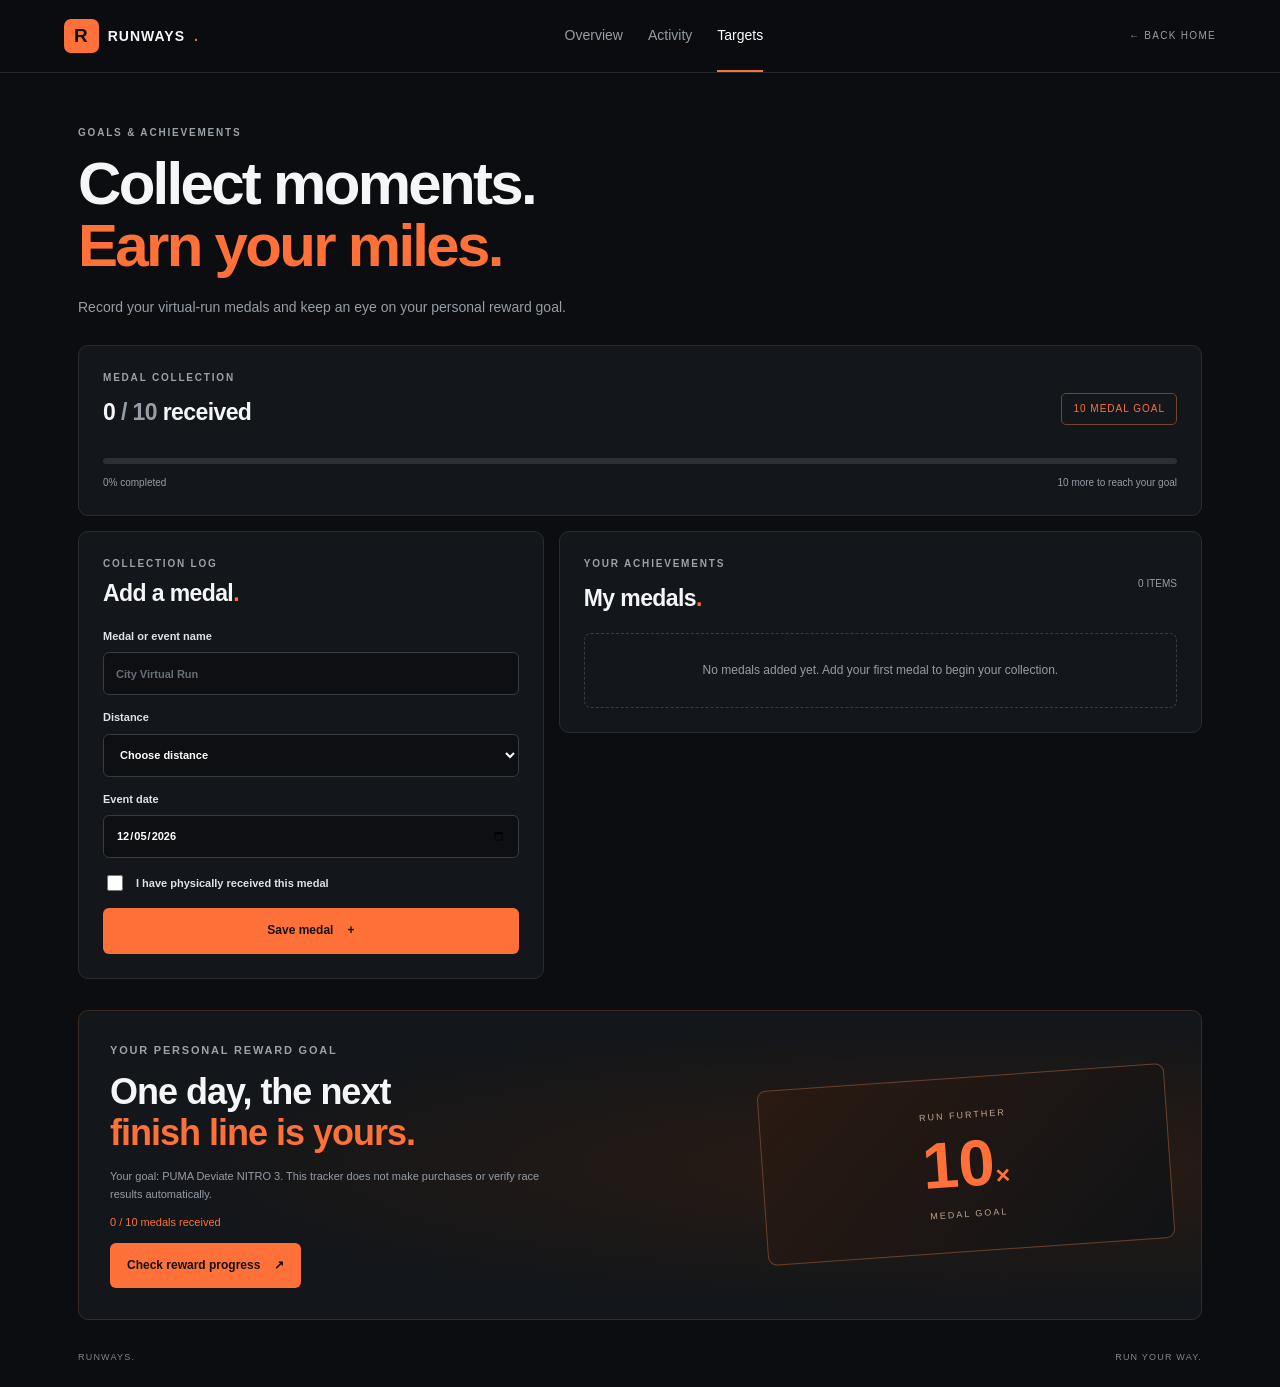
==== Targets.html @ b98c5d65 "first commit" ====
<!doctype html>
<html lang="en">
<head>
  <meta charset="utf-8">
  <meta name="viewport" content="width=device-width, initial-scale=1">
  <meta name="theme-color" content="#0b0d10">
  <title>Targets — RUNWAYS</title>
  <link rel="stylesheet" href="style.css">
  <script src="script.js" defer></script>
</head>
<body data-page="targets">
  <header class="topbar">
    <a class="brand" href="index.html" aria-label="RUNWAYS home">
      <span class="brand-mark">R</span> RUNWAYS<span class="accent">.</span>
    </a>
    <nav aria-label="Main navigation">
      <a href="index.html">Overview</a>
      <a href="index.html#activity">Activity</a>
      <a class="active" href="targets.html">Targets</a>
    </nav>
    <a class="top-label" href="index.html">← BACK HOME</a>
  </header>

  <main class="shell">
    <section class="page-heading">
      <p class="eyebrow">GOALS & ACHIEVEMENTS</p>
      <h1>Collect moments.<br><span class="accent">Earn your miles.</span></h1>
      <p class="muted">Record your virtual-run medals and keep an eye on your personal reward goal.</p>
    </section>

    <section class="panel section medal-summary">
      <div class="between">
        <div>
          <p class="eyebrow">MEDAL COLLECTION</p>
          <h2><span id="receivedMedalCount">0</span><span class="muted"> / 10</span> received</h2>
        </div>
        <span class="level-badge">10 MEDAL GOAL</span>
      </div>
      <div class="progress" role="progressbar" aria-label="Medals received" aria-valuemin="0" aria-valuemax="10" aria-valuenow="0">
        <div id="medalProgressBar"></div>
      </div>
      <div class="between small muted">
        <span id="medalProgressText">0% completed</span>
        <span id="medalRemaining">10 more to reach your goal</span>
      </div>
    </section>

    <section class="content-grid targets-grid">
      <section class="panel section">
        <p class="eyebrow">COLLECTION LOG</p>
        <h2 id="medalFormTitle">Add a medal<span class="accent">.</span></h2>
        <form id="medalForm" novalidate>
          <input type="hidden" id="medalId">
          <label for="medalName">Medal or event name
            <input id="medalName" maxlength="80" placeholder="City Virtual Run" required>
          </label>
          <label for="medalDistance">Distance
            <select id="medalDistance" required>
              <option value="">Choose distance</option>
              <option>1K</option>
              <option>3K</option>
              <option>5K</option>
              <option>10K</option>
              <option>21K</option>
              <option>42K</option>
              <option>Other</option>
            </select>
          </label>
          <label for="medalDate">Event date
            <input id="medalDate" type="date" required>
          </label>
          <label class="check-row" for="medalReceived">
            <input id="medalReceived" type="checkbox">
            I have physically received this medal
          </label>
          <button class="button primary full" id="saveMedal" type="submit">Save medal <span>+</span></button>
          <button class="button secondary full hidden" id="cancelMedal" type="button">Cancel edit</button>
          <p id="medalMessage" class="message" role="status" aria-live="polite"></p>
        </form>
      </section>

      <section class="panel section">
        <div class="between section-heading">
          <div>
            <p class="eyebrow">YOUR ACHIEVEMENTS</p>
            <h2>My medals<span class="accent">.</span></h2>
          </div>
          <span id="medalListCount" class="small muted">0 ITEMS</span>
        </div>
        <div id="medalList" class="history" aria-live="polite"></div>
      </section>
    </section>

    <section class="reward">
      <div>
        <p class="eyebrow">YOUR PERSONAL REWARD GOAL</p>
        <h2>One day, the next<br><span class="accent">finish line is yours.</span></h2>
        <p class="muted">Your goal: PUMA Deviate NITRO 3. This tracker does not make purchases or verify race results automatically.</p>
        <p id="rewardStatus" class="accent">0 / 10 medals received</p>
        <button class="button primary" id="unlockReward" type="button">Check reward progress <span>↗</span></button>
      </div>
      <div class="reward-art" aria-hidden="true">
        <span>RUN FURTHER</span>
        <strong>10<span>×</span></strong>
        <small>MEDAL GOAL</small>
      </div>
    </section>

    <footer>
      <span>RUNWAYS.</span>
      <span>RUN YOUR WAY.</span>
    </footer>
  </main>
  <div id="toast" class="toast" role="status" aria-live="polite"></div>
</body>
</html>
---- style.css ----
:root {
  --bg: #0b0d10;
  --panel: #13161a;
  --line: #282d33;
  --text: #f5f6f7;
  --muted: #969da6;
  --accent: #ff7138;
  --accent-soft: #302017;
  --green: #9de4bd;
}

* { box-sizing: border-box; }

html {
  scroll-behavior: smooth;
  scroll-padding-top: 90px;
}

body {
  margin: 0;
  background: var(--bg);
  color: var(--text);
  font: 14px/1.6 Inter, -apple-system, BlinkMacSystemFont, "Segoe UI", sans-serif;
}

a { color: inherit; text-decoration: none; }
button, input, select { font: inherit; }
button, a { -webkit-tap-highlight-color: transparent; }

.topbar {
  min-height: 72px;
  padding: 0 max(5%, calc((100% - 1180px) / 2));
  display: flex;
  align-items: center;
  justify-content: space-between;
  gap: 24px;
  border-bottom: 1px solid #22272d;
  position: sticky;
  top: 0;
  background: #0b0d10ed;
  backdrop-filter: blur(14px);
  z-index: 10;
}

.brand {
  display: flex;
  align-items: center;
  gap: 9px;
  font-weight: 850;
  letter-spacing: 1px;
  white-space: nowrap;
}

.brand-mark {
  background: var(--accent);
  color: #111;
  border-radius: 7px;
  padding: 2px 10px;
  font-size: 19px;
}

.accent { color: var(--accent); }

nav {
  display: flex;
  align-items: center;
  gap: 25px;
  height: 100%;
}

nav a {
  min-height: 72px;
  display: flex;
  align-items: center;
  color: var(--muted);
  border-bottom: 2px solid transparent;
}

nav a:hover, nav a.active {
  color: #fff;
  border-color: var(--accent);
}

.top-label {
  font-size: 10px;
  letter-spacing: 1.3px;
  color: var(--muted);
  white-space: nowrap;
}

.shell {
  max-width: 1180px;
  margin: 0 auto;
  padding: 0 28px;
}

.hero {
  min-height: 370px;
  display: grid;
  grid-template-columns: 1.05fr .95fr;
  align-items: center;
  gap: 36px;
  padding: 48px 0 34px;
}

.eyebrow {
  color: #9ca2aa;
  font-size: 10px;
  letter-spacing: 1.8px;
  font-weight: 750;
  margin: 0 0 12px;
}

.hero h1, .page-heading h1 {
  font-size: clamp(42px, 5.5vw, 68px);
  line-height: 1.04;
  letter-spacing: -2.7px;
  margin: 0 0 18px;
}

.muted { color: var(--muted); }

.hero-copy > .muted {
  max-width: 420px;
  margin-bottom: 24px;
}

.button {
  display: inline-flex;
  align-items: center;
  justify-content: center;
  gap: 14px;
  padding: 12px 16px;
  border: 1px solid transparent;
  border-radius: 6px;
  font-size: 12px;
  font-weight: 750;
  cursor: pointer;
  transition: transform .18s, background .18s, border-color .18s;
}

.button:hover { transform: translateY(-2px); }

.primary {
  background: var(--accent);
  color: #111;
}

.primary:hover { background: #ff8a5c; }

.secondary {
  border-color: #424850;
  background: transparent;
  color: #f5f5f5;
}

.secondary:hover { border-color: var(--accent); }
.full { width: 100%; }

.hero-art {
  min-height: 255px;
  position: relative;
  display: flex;
  flex-direction: column;
  align-items: center;
  justify-content: center;
  border: 1px solid #33261f;
  border-radius: 12px;
  background: radial-gradient(ellipse at center, #352116 0, #171411 43%, #101114 75%);
  overflow: hidden;
}

.hero-art::before, .hero-art::after {
  content: "";
  position: absolute;
  width: 250px;
  height: 250px;
  border: 1px solid #4a3023;
  border-radius: 50%;
  opacity: .55;
}

.hero-art::after {
  width: 340px;
  height: 340px;
}

.art-kicker {
  font-size: 9px;
  letter-spacing: 2px;
  color: #b6a398;
  z-index: 1;
}

.hero-number {
  display: flex;
  align-items: baseline;
  gap: 9px;
  font-size: clamp(56px, 7vw, 82px);
  font-weight: 800;
  letter-spacing: -4px;
  z-index: 1;
}

.hero-number small {
  font-size: 12px;
  letter-spacing: 2px;
  color: var(--accent);
}

.hero-tag {
  position: absolute;
  bottom: 16px;
  right: 17px;
  padding: 7px 10px;
  border: 1px solid #4a382e;
  color: #c7b7ac;
  font-size: 9px;
  letter-spacing: 1.4px;
  z-index: 1;
}

.panel {
  background: var(--panel);
  border: 1px solid var(--line);
  border-radius: 10px;
}

.level-panel {
  padding: 25px 28px;
  margin-bottom: 15px;
}

.between {
  display: flex;
  align-items: center;
  justify-content: space-between;
  gap: 16px;
}

.level-panel h2, .section h2, .target-strip h2 {
  font-size: 23px;
  line-height: 1.25;
  letter-spacing: -.6px;
  margin: 0 0 7px;
}

.level-panel .muted { margin-bottom: 0; }

.level-badge {
  border: 1px solid #75432f;
  color: var(--accent);
  padding: 7px 11px;
  font-size: 10px;
  letter-spacing: 1px;
  white-space: nowrap;
  border-radius: 5px;
}

.level-meta {
  margin-top: 23px;
  font-size: 11px;
  color: var(--muted);
}

.level-meta b { color: #fff; }

.progress {
  height: 6px;
  border-radius: 20px;
  background: #2b3036;
  overflow: hidden;
  margin: 11px 0;
}

.progress > div {
  width: 0;
  height: 100%;
  background: linear-gradient(90deg, #ff7138, #ffb17c);
  transition: width .35s;
}

.small { font-size: 10px; }

.milestone {
  margin: 16px 0 0;
  border-top: 1px solid var(--line);
  padding-top: 12px;
  font-size: 11px;
  color: #c1c5ca;
}

.stats {
  display: grid;
  grid-template-columns: repeat(4, minmax(0, 1fr));
  gap: 12px;
  margin-bottom: 28px;
}

.stat { padding: 19px; min-width: 0; }

.stat > span {
  display: block;
  color: var(--muted);
  font-size: 9px;
  letter-spacing: 1.2px;
  margin-bottom: 12px;
}

.stat strong {
  display: block;
  font-size: 30px;
  letter-spacing: -1px;
  overflow-wrap: anywhere;
  line-height: 1.2;
}

.stat strong small, .stat > small {
  color: var(--muted);
  font-size: 11px;
  font-weight: 450;
}

.content-grid {
  display: grid;
  grid-template-columns: .84fr 1.16fr;
  gap: 15px;
  align-items: start;
}

.section {
  padding: 24px;
  min-width: 0;
  margin-bottom: 15px;
}

.section > .eyebrow { margin-bottom: 7px; }
.section h2 { margin-bottom: 20px; }
.section-heading { margin-bottom: 20px; }
.section-heading h2 { margin-bottom: 0; }

form {
  display: flex;
  flex-direction: column;
  gap: 14px;
}

form label {
  display: flex;
  flex-direction: column;
  gap: 7px;
  font-size: 11px;
  font-weight: 650;
  color: #dfe2e6;
}

form input:not([type=checkbox]), form select {
  width: 100%;
  min-width: 0;
  height: 43px;
  padding: 0 12px;
  color: #fff;
  background: #0d0f12;
  border: 1px solid #363c44;
  border-radius: 6px;
}

form input:focus, form select:focus {
  outline: 2px solid #ff713880;
  border-color: var(--accent);
}

input::placeholder { color: #686f78; }

form small, .optional {
  font-weight: 400;
  color: #9299a2;
  font-size: 10px;
}

.message {
  color: var(--green);
  font-size: 11px;
  margin: 0;
}

.message:empty { display: none; }
.hidden { display: none !important; }

.text-button {
  background: none;
  border: 0;
  color: var(--muted);
  font-size: 11px;
  cursor: pointer;
  padding: 7px;
}

.text-button:hover { color: var(--accent); }

.history {
  display: flex;
  flex-direction: column;
  gap: 9px;
}

.history-item {
  display: flex;
  align-items: center;
  gap: 10px;
  padding: 12px;
  border: 1px solid #2c3239;
  border-radius: 7px;
  background: #171a1e;
  min-width: 0;
}

.item-mark {
  width: 35px;
  height: 35px;
  flex: 0 0 35px;
  display: grid;
  place-items: center;
  border-radius: 7px;
  background: var(--accent-soft);
  color: var(--accent);
  font-weight: 800;
}

.item-main { flex: 1; min-width: 0; }

.item-main strong {
  display: block;
  font-size: 12px;
  overflow-wrap: anywhere;
}

.item-main span {
  display: block;
  font-size: 10px;
  color: var(--muted);
  margin-top: 3px;
}

.item-right { text-align: right; flex-shrink: 0; }

.item-right > strong {
  display: block;
  font-size: 13px;
  white-space: nowrap;
}

.item-actions {
  display: flex;
  justify-content: flex-end;
  flex-wrap: wrap;
  gap: 5px;
  margin-top: 5px;
}

.small-button {
  padding: 4px 7px;
  font-size: 9px;
  border: 1px solid #444b54;
  border-radius: 4px;
  background: transparent;
  color: #d2d6db;
  cursor: pointer;
}

.small-button:hover { border-color: var(--accent); color: white; }
.small-button.danger:hover { border-color: #f87171; color: #fca5a5; }

.empty {
  border: 1px dashed #383e46;
  border-radius: 7px;
  padding: 27px 12px;
  text-align: center;
  color: var(--muted);
  font-size: 12px;
}

.history-footer {
  border-top: 1px solid var(--line);
  padding-top: 12px;
  margin: 15px 0 0;
  color: #89919a;
  font-size: 9px;
  letter-spacing: 1px;
}

.target-strip {
  margin-top: 18px;
  padding: 23px 25px;
  display: flex;
  align-items: center;
  justify-content: space-between;
  gap: 20px;
}

.target-strip h2 { margin-bottom: 7px; }
.target-strip p { margin-bottom: 0; font-size: 11px; }
.target-strip .eyebrow { margin-bottom: 8px; }

.page-heading { padding: 52px 0 27px; }

.page-heading h1 { font-size: clamp(42px, 5vw, 60px); }

.page-heading > p:last-child {
  margin-bottom: 0;
  max-width: 540px;
}

.medal-summary { margin-bottom: 15px; }

.check-row {
  flex-direction: row;
  align-items: center;
  gap: 10px;
}

.check-row input {
  accent-color: var(--accent);
  width: 16px;
  height: 16px;
}

.reward {
  display: grid;
  grid-template-columns: 1fr .65fr;
  align-items: center;
  gap: 25px;
  margin-top: 16px;
  padding: 31px;
  border: 1px solid #3b2a20;
  border-radius: 10px;
  background: radial-gradient(ellipse at 80%, #2b1b12, #13161a 65%);
}

.reward h2 {
  font-size: clamp(28px, 3vw, 36px);
  line-height: 1.14;
  letter-spacing: -1px;
  margin: 0 0 15px;
}

.reward p { font-size: 11px; max-width: 460px; }

.reward-art {
  min-height: 175px;
  display: flex;
  flex-direction: column;
  align-items: center;
  justify-content: center;
  border: 1px solid #69412c;
  border-radius: 9px;
  transform: rotate(-4deg);
  background: linear-gradient(135deg, #2a1a12, #111316);
}

.reward-art > span, .reward-art > small {
  font-size: 9px;
  letter-spacing: 2px;
  color: #c1a38d;
}

.reward-art strong {
  font-size: 65px;
  color: var(--accent);
  line-height: 1.3;
}

.reward-art strong span { font-size: 25px; }

footer {
  padding: 30px 0 22px;
  display: flex;
  justify-content: space-between;
  gap: 15px;
  color: #7e858d;
  font-size: 9px;
  letter-spacing: 1.2px;
}

.toast {
  position: fixed;
  bottom: 22px;
  left: 50%;
  transform: translate(-50%, 15px);
  opacity: 0;
  pointer-events: none;
  z-index: 20;
  background: #f5f5f5;
  color: #111;
  padding: 12px 18px;
  border-radius: 7px;
  font-size: 12px;
  font-weight: 700;
  transition: .2s;
  width: max-content;
  max-width: calc(100vw - 30px);
  box-shadow: 0 8px 30px #0008;
}

.toast.show {
  opacity: 1;
  transform: translate(-50%, 0);
}

@media (max-width: 800px) {
  .top-label { display: none; }
  .hero { gap: 20px; }
  .content-grid { grid-template-columns: 1fr; }
  .stats { grid-template-columns: repeat(2, minmax(0, 1fr)); }
  .reward { grid-template-columns: 1fr .6fr; }
}

@media (max-width: 540px) {
  .topbar { min-height: 64px; padding: 0 14px; gap: 10px; }
  .brand { font-size: 12px; gap: 6px; }
  .brand-mark { padding: 1px 8px; }
  nav { gap: 12px; font-size: 11px; }
  nav a { min-height: 64px; }
  .shell { padding: 0 14px; }
  .hero { grid-template-columns: 1fr; padding-top: 37px; gap: 22px; }
  .hero-art { min-height: 200px; }
  .hero-number { font-size: 64px; }
  .level-panel, .section { padding: 19px 15px; }
  .stat { padding: 15px 12px; }
  .stat strong { font-size: 25px; }
  .stat > span { font-size: 8px; }
  .target-strip { align-items: flex-start; flex-direction: column; padding: 20px; }
  .page-heading { padding-top: 40px; }
  .reward { grid-template-columns: 1fr; padding: 21px; }
  .reward-art { min-height: 145px; max-width: 100%; }
  footer { font-size: 8px; }
  .item-mark { display: none; }
  .history-item { padding: 10px; gap: 7px; }
  .small-button { padding: 4px 6px; }
}

@media (prefers-reduced-motion: reduce) {
  *, *::before, *::after {
    scroll-behavior: auto !important;
    transition: none !important;
  }
}
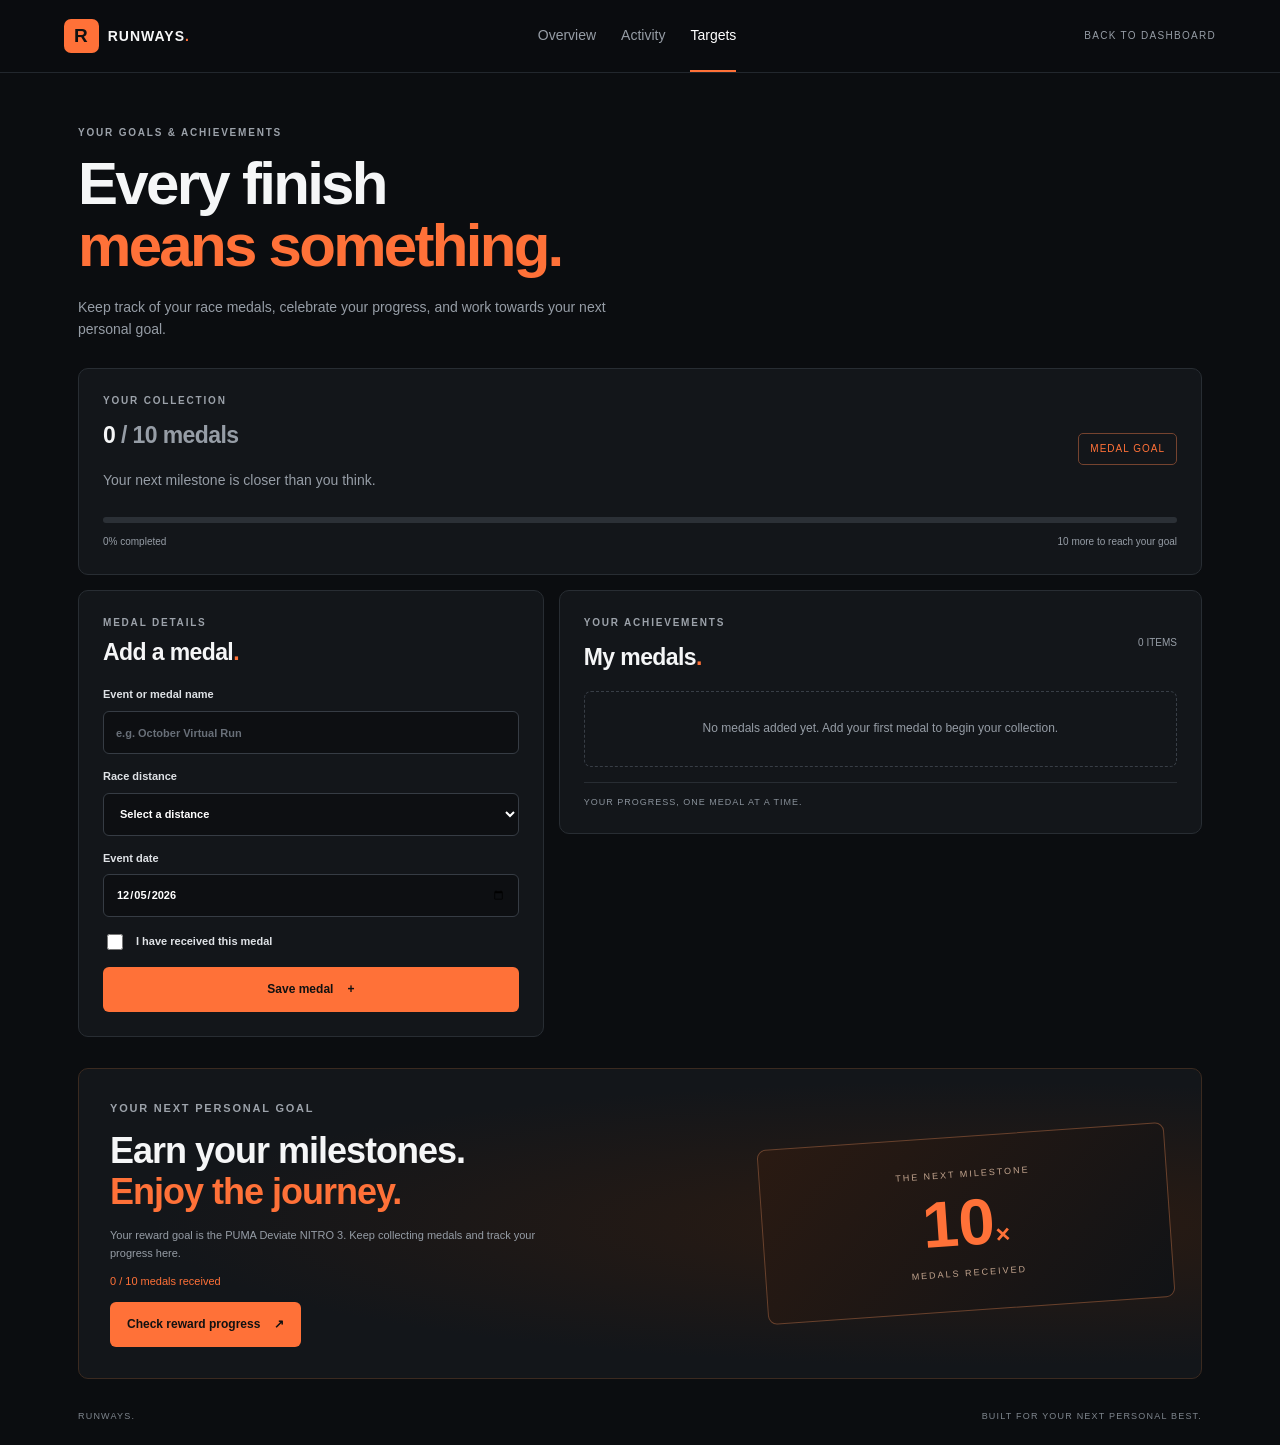
==== commit 98259dfc: "Target" ====
--- a/Targets.html
+++ b/Targets.html
@@ -1,117 +1,259 @@
 
-<!doctype html>
+<!DOCTYPE html>
 <html lang="en">
 <head>
-  <meta charset="utf-8">
+  <meta charset="UTF-8">
   <meta name="viewport" content="width=device-width, initial-scale=1">
   <meta name="theme-color" content="#0b0d10">
-  <title>Targets — RUNWAYS</title>
+
+  <title>Targets | RUNWAYS</title>
+
   <link rel="stylesheet" href="style.css">
   <script src="script.js" defer></script>
 </head>
+
 <body data-page="targets">
+
+  <!-- Navigation -->
   <header class="topbar">
     <a class="brand" href="index.html" aria-label="RUNWAYS home">
-      <span class="brand-mark">R</span> RUNWAYS<span class="accent">.</span>
+      <span class="brand-mark">R</span>
+      <span>RUNWAYS<span class="accent">.</span></span>
     </a>
+
     <nav aria-label="Main navigation">
       <a href="index.html">Overview</a>
       <a href="index.html#activity">Activity</a>
       <a class="active" href="targets.html">Targets</a>
     </nav>
-    <a class="top-label" href="index.html">← BACK HOME</a>
+
+    <a class="top-label" href="index.html">BACK TO DASHBOARD</a>
   </header>
 
   <main class="shell">
+
+    <!-- Page introduction -->
     <section class="page-heading">
-      <p class="eyebrow">GOALS & ACHIEVEMENTS</p>
-      <h1>Collect moments.<br><span class="accent">Earn your miles.</span></h1>
-      <p class="muted">Record your virtual-run medals and keep an eye on your personal reward goal.</p>
-    </section>
-
+      <p class="eyebrow">YOUR GOALS & ACHIEVEMENTS</p>
+
+      <h1>
+        Every finish<br>
+        <span class="accent">means something.</span>
+      </h1>
+
+      <p class="muted">
+        Keep track of your race medals, celebrate your progress,
+        and work towards your next personal goal.
+      </p>
+    </section>
+
+    <!-- Medal progress -->
     <section class="panel section medal-summary">
       <div class="between">
         <div>
-          <p class="eyebrow">MEDAL COLLECTION</p>
-          <h2><span id="receivedMedalCount">0</span><span class="muted"> / 10</span> received</h2>
+          <p class="eyebrow">YOUR COLLECTION</p>
+
+          <h2>
+            <span id="receivedMedalCount">0</span>
+            <span class="muted">/ 10 medals</span>
+          </h2>
+
+          <p class="muted">
+            Your next milestone is closer than you think.
+          </p>
         </div>
-        <span class="level-badge">10 MEDAL GOAL</span>
-      </div>
-      <div class="progress" role="progressbar" aria-label="Medals received" aria-valuemin="0" aria-valuemax="10" aria-valuenow="0">
+
+        <span class="level-badge">MEDAL GOAL</span>
+      </div>
+
+      <div
+        class="progress"
+        role="progressbar"
+        aria-label="Medals received"
+        aria-valuemin="0"
+        aria-valuemax="10"
+        aria-valuenow="0"
+      >
         <div id="medalProgressBar"></div>
       </div>
+
       <div class="between small muted">
         <span id="medalProgressText">0% completed</span>
         <span id="medalRemaining">10 more to reach your goal</span>
       </div>
     </section>
 
+    <!-- Main content -->
     <section class="content-grid targets-grid">
+
+      <!-- Add or edit medal -->
       <section class="panel section">
-        <p class="eyebrow">COLLECTION LOG</p>
-        <h2 id="medalFormTitle">Add a medal<span class="accent">.</span></h2>
+        <p class="eyebrow">MEDAL DETAILS</p>
+
+        <h2 id="medalFormTitle">
+          Add a medal<span class="accent">.</span>
+        </h2>
+
         <form id="medalForm" novalidate>
           <input type="hidden" id="medalId">
-          <label for="medalName">Medal or event name
-            <input id="medalName" maxlength="80" placeholder="City Virtual Run" required>
-          </label>
-          <label for="medalDistance">Distance
+
+          <label for="medalName">
+            Event or medal name
+
+            <input
+              id="medalName"
+              type="text"
+              maxlength="80"
+              placeholder="e.g. October Virtual Run"
+              required
+            >
+          </label>
+
+          <label for="medalDistance">
+            Race distance
+
             <select id="medalDistance" required>
-              <option value="">Choose distance</option>
-              <option>1K</option>
-              <option>3K</option>
-              <option>5K</option>
-              <option>10K</option>
-              <option>21K</option>
-              <option>42K</option>
-              <option>Other</option>
+              <option value="">Select a distance</option>
+              <option value="1K">1K</option>
+              <option value="3K">3K</option>
+              <option value="5K">5K</option>
+              <option value="10K">10K</option>
+              <option value="21K">21K</option>
+              <option value="42K">42K</option>
+              <option value="Other">Other</option>
             </select>
           </label>
-          <label for="medalDate">Event date
-            <input id="medalDate" type="date" required>
-          </label>
+
+          <label for="medalDate">
+            Event date
+
+            <input
+              id="medalDate"
+              type="date"
+              required
+            >
+          </label>
+
           <label class="check-row" for="medalReceived">
-            <input id="medalReceived" type="checkbox">
-            I have physically received this medal
-          </label>
-          <button class="button primary full" id="saveMedal" type="submit">Save medal <span>+</span></button>
-          <button class="button secondary full hidden" id="cancelMedal" type="button">Cancel edit</button>
-          <p id="medalMessage" class="message" role="status" aria-live="polite"></p>
+            <input
+              id="medalReceived"
+              type="checkbox"
+            >
+            <span>I have received this medal</span>
+          </label>
+
+          <button
+            class="button primary full"
+            id="saveMedal"
+            type="submit"
+          >
+            Save medal <span aria-hidden="true">+</span>
+          </button>
+
+          <button
+            class="button secondary full hidden"
+            id="cancelMedal"
+            type="button"
+          >
+            Cancel editing
+          </button>
+
+          <p
+            id="medalMessage"
+            class="message"
+            role="status"
+            aria-live="polite"
+          ></p>
         </form>
       </section>
 
+      <!-- Medal collection -->
       <section class="panel section">
         <div class="between section-heading">
           <div>
             <p class="eyebrow">YOUR ACHIEVEMENTS</p>
-            <h2>My medals<span class="accent">.</span></h2>
+
+            <h2>
+              My medals<span class="accent">.</span>
+            </h2>
           </div>
-          <span id="medalListCount" class="small muted">0 ITEMS</span>
+
+          <span
+            id="medalListCount"
+            class="small muted"
+          >
+            0 ITEMS
+          </span>
         </div>
-        <div id="medalList" class="history" aria-live="polite"></div>
+
+        <div id="medalList" class="history" aria-live="polite">
+          <div class="empty">
+            Your collection will appear here once you add a medal.
+          </div>
+        </div>
+
+        <p class="history-footer">
+          YOUR PROGRESS, ONE MEDAL AT A TIME.
+        </p>
       </section>
-    </section>
-
+
+    </section>
+
+    <!-- Personal reward -->
     <section class="reward">
       <div>
-        <p class="eyebrow">YOUR PERSONAL REWARD GOAL</p>
-        <h2>One day, the next<br><span class="accent">finish line is yours.</span></h2>
-        <p class="muted">Your goal: PUMA Deviate NITRO 3. This tracker does not make purchases or verify race results automatically.</p>
-        <p id="rewardStatus" class="accent">0 / 10 medals received</p>
-        <button class="button primary" id="unlockReward" type="button">Check reward progress <span>↗</span></button>
-      </div>
-      <div class="reward-art" aria-hidden="true">
-        <span>RUN FURTHER</span>
+        <p class="eyebrow">YOUR NEXT PERSONAL GOAL</p>
+
+        <h2>
+          Earn your milestones.<br>
+          <span class="accent">Enjoy the journey.</span>
+        </h2>
+
+        <p class="muted">
+          Your reward goal is the PUMA Deviate NITRO 3.
+          Keep collecting medals and track your progress here.
+        </p>
+
+        <p
+          id="rewardStatus"
+          class="accent"
+          aria-live="polite"
+        >
+          0 / 10 medals received
+        </p>
+
+        <button
+          class="button primary"
+          id="unlockReward"
+          type="button"
+        >
+          Check reward progress
+          <span aria-hidden="true">↗</span>
+        </button>
+      </div>
+
+      <div class="reward-art" aria-label="Ten medal goal">
+        <span>THE NEXT MILESTONE</span>
         <strong>10<span>×</span></strong>
-        <small>MEDAL GOAL</small>
-      </div>
-    </section>
-
+        <small>MEDALS RECEIVED</small>
+      </div>
+    </section>
+
+    <!-- Footer -->
     <footer>
       <span>RUNWAYS.</span>
-      <span>RUN YOUR WAY.</span>
+      <span>BUILT FOR YOUR NEXT PERSONAL BEST.</span>
     </footer>
+
   </main>
-  <div id="toast" class="toast" role="status" aria-live="polite"></div>
+
+  <!-- Notifications -->
+  <div
+    id="toast"
+    class="toast"
+    role="status"
+    aria-live="polite"
+  ></div>
+
 </body>
 </html>
